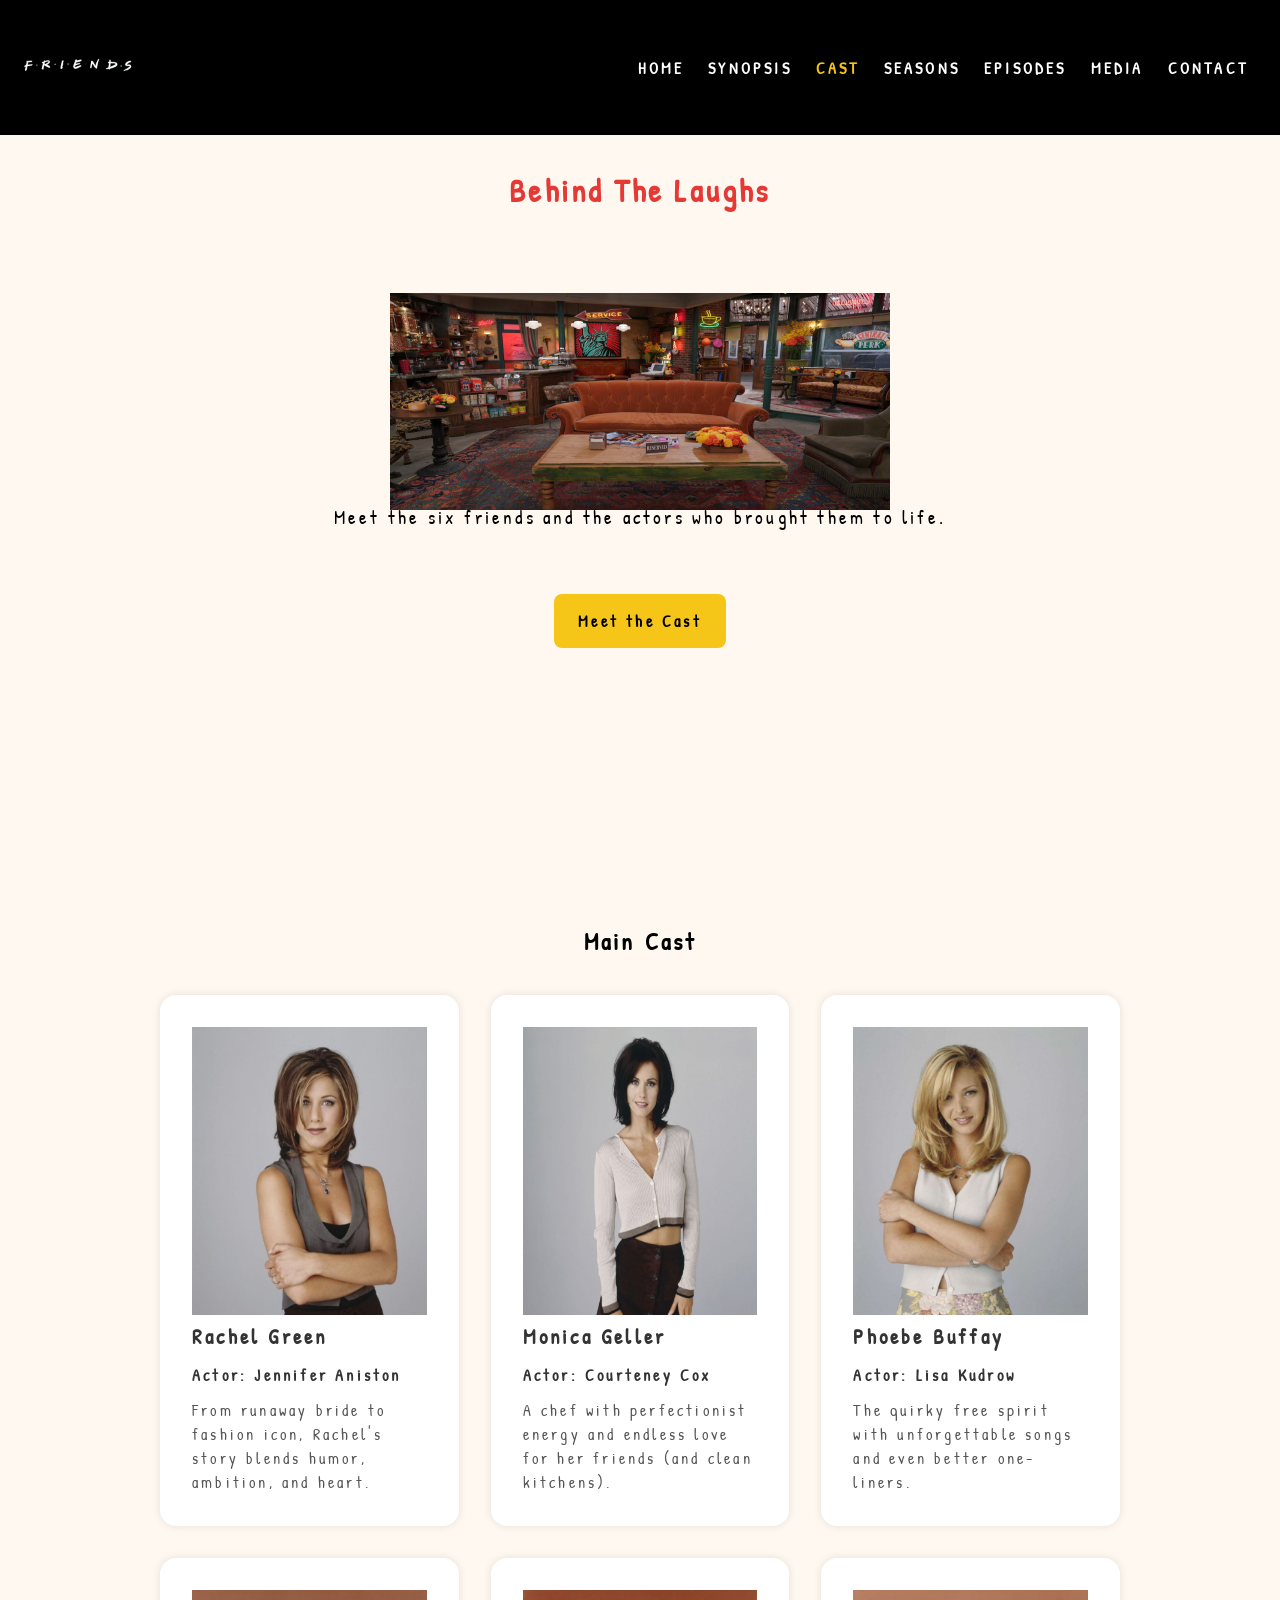
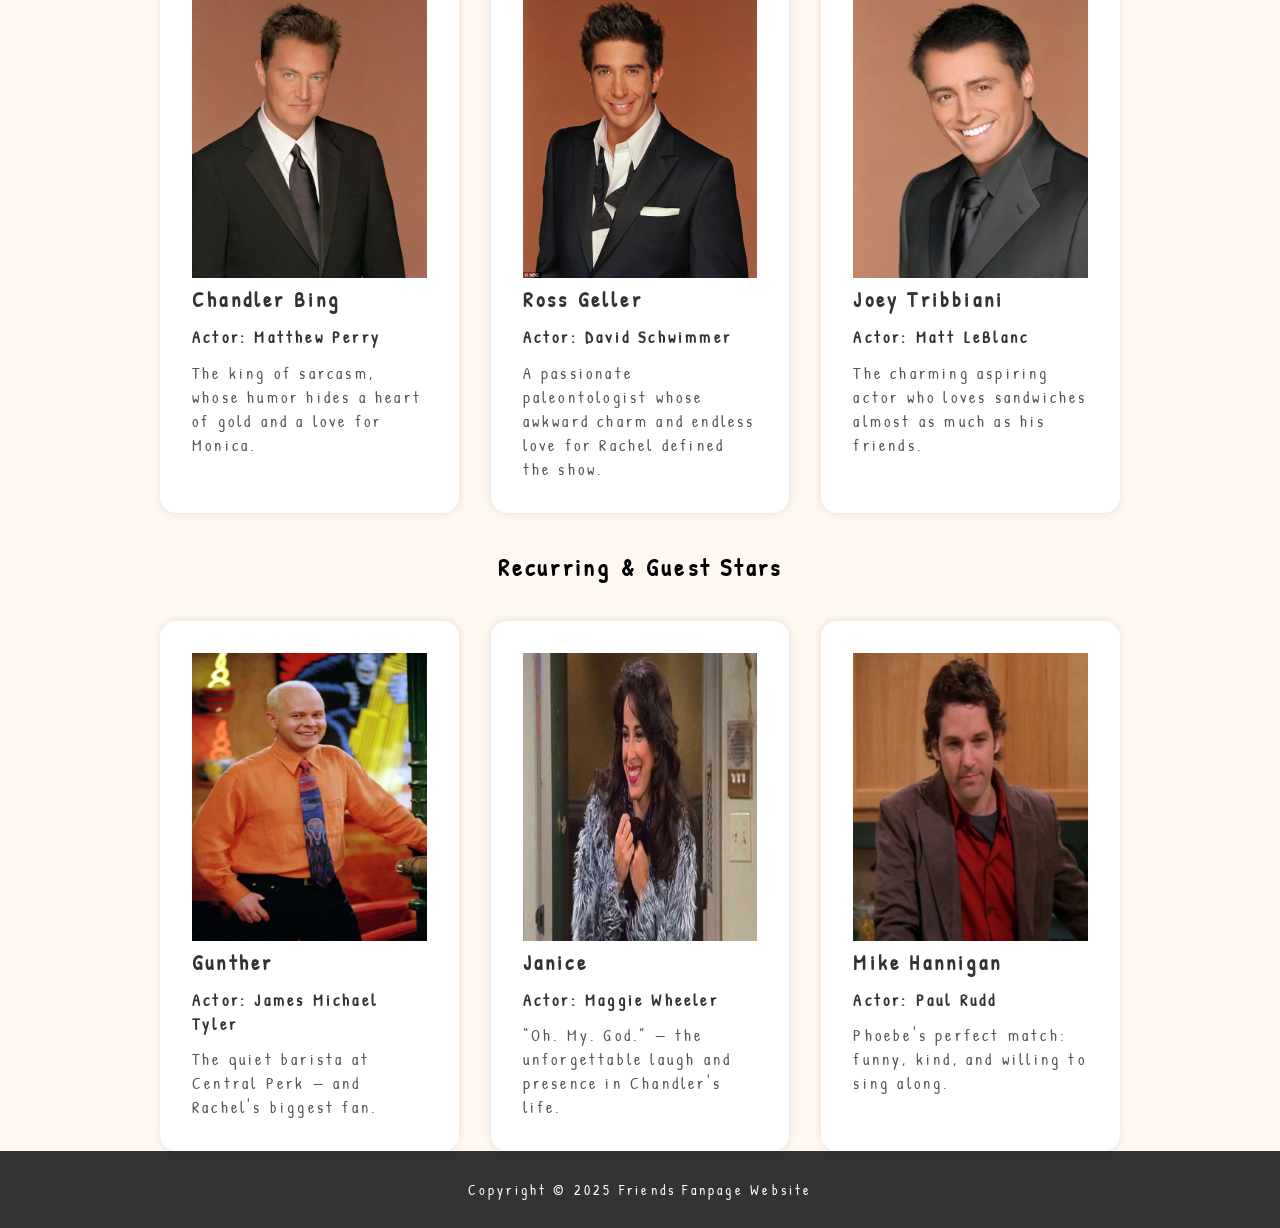
==== pages/cast.html @ 99b670f8 "Add project files" ====
<!DOCTYPE html>
<html lang="en">
<head>
    <meta charset="UTF-8">
    <meta name="viewport" content="width=device-width, initial-scale=1.0">
    <title>Cast</title>
    <link rel="stylesheet" href="../css/styles.css">
    <link href="https://fonts.googleapis.com/css2?family=Patrick+Hand&display=swap" rel="stylesheet">
</head>
<body>
    <div class="navbar">
        <div class="nav-container">
            <a href="../index.html" class="nav-logo">
                <img src="../media/logo.png" alt="Friends Logo">
            </a>
            <input type="checkbox" id="nav-toggle" class="nav-toggle">
            <label for="nav-toggle" class="nav-burger">☰</label>
            <ul class="nav-links">
                <li><a href="../index.html">Home</a></li>
                <li><a href="synopsis.html">Synopsis</a></li>
                <li><a href="cast.html" class="active">Cast</a></li>
                <li><a href="seasons.html">Seasons</a></li>
                <li><a href="episodes.html">Episodes</a></li>
                <li><a href="media.html">Media</a></li>
                <li><a href="contact.html">Contact</a></li>
            </ul>
        </div>
    </div>
    <header id="cast">
        <h1 class="red">Behind The Laughs</h1>
        <p>Meet the six friends and the actors who brought them to life.</p>
        <a href="#meet-cast" class="button">Meet the Cast</a> 
    </header>
    <section id="meet-cast">
        <h2>Main Cast</h2>
        <div class="cards">
            <div class="card">
                <img src="../media/rachael.jpg" alt="Rachel Green">
                <h3>Rachel Green</h3>
                <h4><strong>Actor:</strong> Jennifer Aniston</h4>
                <p>From runaway bride to fashion icon, Rachel's story blends humor, ambition, and heart.</p>
            </div>
            <div class="card">
                <img src="../media/monica.jpg" alt="Monica Geller">
                <h3>Monica Geller</h3>
                <h4><strong>Actor:</strong> Courteney Cox</h4>
                <p>A chef with perfectionist energy and endless love for her friends (and clean kitchens).</p>
            </div>
            <div class="card">
                <img src="../media/phoebe.jpg" alt="Phoebe Buffay">
                <h3>Phoebe Buffay</h3>
                <h4><strong>Actor:</strong> Lisa Kudrow</h4>
                <p>The quirky free spirit with unforgettable songs and even better one-liners.</p>
            </div>
            <div class="card">
                <img src="../media/chandler.jpg" alt="Chandler Bing">
                <h3>Chandler Bing</h3>
                <h4><strong>Actor:</strong> Matthew Perry</h4>
                <p>The king of sarcasm, whose humor hides a heart of gold and a love for Monica.</p>
            </div>
            <div class="card">
                <img src="../media/ross.webp" alt="Ross Geller">
                <h3>Ross Geller</h3>
                <h4><strong>Actor:</strong> David Schwimmer</h4>
                <p>A passionate paleontologist whose awkward charm and endless love for Rachel defined the show.</p>
            </div>
            <div class="card">
                <img src="../media/joey.jpg" alt="Joey Tribbiani">
                <h3>Joey Tribbiani</h3>
                <h4><strong>Actor:</strong> Matt LeBlanc</h4>
                <p>The charming aspiring actor who loves sandwiches almost as much as his friends.</p>
            </div>
        </div>

        <h2>Recurring & Guest Stars</h2>
        <div class="cards">
            <div class="card">
                <img src="../media/gunther.jpg" alt="Gunther">
                <h3>Gunther</h3>
                <h4><strong>Actor:</strong> James Michael Tyler</h4>
                <p>The quiet barista at Central Perk — and Rachel's biggest fan.</p>
            </div>
            <div class="card">
                <img src="../media/janice.jpg" alt="Janice">
                <h3>Janice</h3>
                <h4><strong>Actor:</strong> Maggie Wheeler</h4>
                <p>“Oh. My. God.” — the unforgettable laugh and presence in Chandler's life.</p>
            </div>
            <div class="card">
                <img src="../media/mike.jpg" alt="Mike Hannigan">
                <h3>Mike Hannigan</h3>
                <h4><strong>Actor:</strong> Paul Rudd</h4>
                <p>Phoebe's perfect match: funny, kind, and willing to sing along.</p>
            </div>
        </div>
    </section>
    <footer>
        <p>Copyright &copy; 2025 Friends Fanpage Website</p>
    </footer>
</body>
</html>
---- css/styles.css ----
@font-face{
    font-family: 'FriendsFont';
    src: url('../fonts/friends.ttf') format('truetype');
}

*{
    margin: 0;
    padding: 0;
    box-sizing: border-box;
}

body{
    background: #fff8f0;
    line-height: 1.5;
    font-family: "Patrick Hand", cursive;
    letter-spacing: .2em;
}

.red{color: #e53935;}
.yellow{color: #fdd835;}
.blue{color: #1e88e5;}
.purple{color: #9C8CD4;}
.dark-green{color: rgb(12, 70, 12);}
.light-blue{color: #70B8C6;}

/* MAIN BUTTON */

.button{
    background: #f5c518;
    color: #000;
    font-weight: 700;
    padding: 1em 1.5em;
    margin: 1em 0;
    border: none;
    border-radius: 0.5em;
    text-decoration: none;
    font-size: 1rem;
    cursor: pointer;
    transition: background-color 0.3s ease;
}

.button:hover,
.button:focus{
    background: #ddb70f;
}

/* NAVIGATION */

.navbar{
    background: #000000;
}

.navbar .nav-container{
    margin: 0 auto;
    height: 15vh;
    display: flex;
    justify-content: space-between;
    align-items: center;
}

.nav-toggle{display:none}
.nav-burger{display:none}

.navbar .nav-links{
    padding: 2em;
    list-style: none;
    display: flex;
    gap: 1.5rem;
}

.navbar .nav-links li a{
    color: #fff;
    text-decoration: none;
    font-weight: 700;
    font-size: 1rem;
    text-transform: uppercase;
    transition: color 0.3s ease;
}
.navbar .nav-links li a.active{
    color: #f5c518;
}
.navbar .nav-links li a:hover,
.navbar .nav-links li a:focus{
    color: #9C8CD4;
}


/* HEADERS */

.main-header{
    background: #ffffff;
    text-align: center;
    padding: 4em 2em;
    flex-shrink: 0;
    min-height: 36em;
}
.main-header .title, .main-header h2{
    font-family:  'FriendsFont', sans-serif;  
    font-size: 1.6rem;
    letter-spacing:  0.2em;
    margin-top: 2em;
    margin-bottom: 0.5em;
}
.title{
    font-weight: bold;
    font-size: 1.2em;
    vertical-align:  middle;
}
.main-header p{
    font-size: 1.125rem;
    margin-top: 2em;
    margin-bottom: 5em;
    color: #666;
}

#synopsis{
    width: 100%;
    height: 80vh;
    text-align: center;
    background-image: url(../media/central-perk.png);
    background-repeat: no-repeat;
    background-position: top;
}
#synopsis h1{
    margin: 1em 0;
}
#synopsis p,
#cast p,
#seasons p,
#media p{
    padding: 3em;
    margin-top: 12em;
    margin-bottom: 1em;
    font-size: 1.2em;
}

#cast{
    width: 100%;
    height: 80vh;
    text-align: center;
    background-image: url(../media/behind.png);
    background-repeat: no-repeat;
    background-position: 50% 25%;
}
#cast h1,
#seasons h1,
#episodes h1,
#media h1{
    margin: 1em;
}

#seasons{
    width: 100%;
    height: 80vh;
    text-align: center;
    background-image: url(../media/seasons-image.jpg);
    background-repeat: no-repeat;
    background-position: 50% 25%;
}

#episodes{
    width: 100%;
    height: 80vh;
    text-align: center;
    background-image: url(../media/intro.gif);
    background-repeat: no-repeat;
    background-position: 50% 25%;
}
#episodes p{
    margin-top: 20em;
    margin-bottom: 3em;
}

#media{
    width: 100%;
    height: 80vh;
    text-align: center;
    background-image: url(../media/collage.jpg);
    background-repeat: no-repeat;
    background-position: 50% 25%;
}

/* SECTIONS */

.main-section{
    padding: 3em 2em;
    text-align: center;
    flex-grow: 1;
}

.main-section h2{
    font-size: 1.75rem;
    margin: 1.5em;
    color: #f5c518;
}

.cards{
    display: grid;
    grid-template-columns: repeat(auto-fit,minmax(14em,1fr));
    gap: 2em;
    max-width: 60em;
    margin: 0 auto;
}

.card{
    background: #fff;
    padding: 2em;
    border-radius: 1em;
    box-shadow: 0 0 0.5em rgba(0,0,0,0.1);
    color: #333;
    text-decoration: none;
    transition: transform 0.3s ease, box-shadow 0.3s ease;
}

.card:hover,
.card:focus{
    transform: translateY(-0.3em);
    box-shadow: 0 0.5em 1em rgba(0,0,0,0.15);
}

.card img{
    width: 100%;
    height: 18em;
    border: 0;
}

.card h3{
    font-size: 1.3rem;
    margin-bottom: 0.5em;
}

.card p{
    font-size: 1rem;
    margin-top: 0.7em;
    color: #555;
}

#history{
    width: 90vw;
    margin: 0 auto;
    font-size: 1.1em;
}
#history h2{
    margin-bottom: 1em;
    margin-top: 2em;
    text-align: center;
}

#meet-cast h2{
    margin: 1.5em;
    text-align: center;
}

#watch-seasons,
#watch-seasons h2,
#watch-episodes h2{
    text-align: center;
    margin: 1em 0;
}
.season-card{
    height: 23em;
    background: #fff;
    padding: 2em;
    border-radius: 1em;
    box-shadow: 0 0 0.5em rgba(0,0,0,0.1);
    color: #333;
    text-decoration: none;
    transition: transform 0.3s ease, box-shadow 0.3s ease;
}
.season-card h3{
    margin-bottom: 1em;
}
.season-card p{
    margin-bottom: 3em;
    min-height: 10em;
}
.episode-card{
  background:#fff;
  padding:1.5em;
  border-radius:0.6em;
  margin-bottom:2em;
  max-width:40em;
  margin-left:auto;
  margin-right:auto;
  box-shadow:0 0.8em 1.6em rgba(0,0,0,0.08);
  text-align:center;
}
.episode-card h3{
    min-height: 3em;
}
.episode-card p{
    margin: 1em 0;
    min-height: 5em;
}

.media-gallery{
  text-align:center; 
  margin-top:2em;
}

.media-gallery img{
  width: 100%; 
  max-width: 80vw; 
  height: 30em;           
  margin: 1em 2em;    
  border-radius:0.6em;   
  box-shadow:0 0.8em 1.2em rgba(0,0,0,0.15);
        
}
.media-gallery img:hover{
  transform:scale(1.03);
  transition:transform 0.25s ease;
}

.contact-wrap{
  max-width:70em;
  margin:2em auto;
  padding:0 2em;
  text-align:center;
}

.contact-info,
.contact-form{
  display:inline-block;
  width:45%;
  vertical-align:top;
  margin:0 1.5% 2em 1.5%;
  background:#fff;
  padding:2em;
  border-radius:0.8em;
  box-shadow:0 1em 2em rgba(0,0,0,0.08);
  text-align:left;
}

.contact-info h2,
.contact-form h2{
  font-size:1.6rem;
  margin-bottom:0.6em;
  color:#333;
}

.contact-info a{
    text-decoration: none;
    color: #1e88e5;
}

.contact-list{
  margin-top:0.8em;
  padding-left:1.4em;
  line-height:1.6;
}

.contact-form label{
  display:block;
  margin-top:1em;
  font-weight:700;
}

.contact-form input,
.contact-form select,
.contact-form textarea{
  width:100%;
  padding:1em;
  margin-top:0.4em;
  border:0.12em solid #ccc;
  border-radius:0.6em;
  background:#fafafa;
  font-size:1rem;
  outline:none;
}

.contact-form input:focus,
.contact-form select:focus,
.contact-form textarea:focus{
  border-color:#f5c518; 
  background:#fff;
}


/* FOOTER */

footer{
    background: #333;
    color: #fff;
    text-align: center;
    padding: 2em 1em;
    font-size: 0.875rem;
    flex-shrink: 0;
}

footer p + p{
    margin-top: 0.5em;
}

/* MEDIA QUERIES */

@media(max-width: 480px){
    .cards{
        grid-template-columns: 1;
        gap: 1em;
        min-width: none;
    }
    .card,
    .season-card{
        padding: 1.2em;
        border-radius: 4px;
        box-shadow:0 0.4em 0.8em rgba(0,0,0,0.08);
    }
    .card h3,
    .season-card h3{
        font-size: 1rem;
    }
    .card p,
    .season-card p{
        font-size: 0.8rem;
        line-height: 1.6;
    }

    #synopsis p,
    #cast p,
    #seasons p,
    #episodes p,
    #media p{
        padding: 1em;
        margin-top: 13em;
        margin-bottom: 2em;
        font-size: 1em;
    }
    #cast h1,
    #seasons h1,
    #episodes h1,
    #media h1{
        margin-bottom: 1em;
        font-size: 1.6em;
    }
    #history
    {
        width: 80vw;
        text-align: center;
        font-size: .8em;
    }
    #history h2{
        margin-bottom: .8em;
    }
    
    #synopsis{
        width: 100%;
        height: 60vh;
        background-position: 50% 30%;
        background-size: contain;
    }
    #cast,
    #seasons,
    #episodes,
    #media{
        background-size: contain;
    }
    .contact-info,
  .contact-form{
    display:block;         
    width:100%;
    margin:0 0 1.2em 0;
    padding:1.2em;
    border-radius:0.8em;
  }
}

@media (min-width:481px) and (max-width:768px){
    .card,
    .season-card,
    .episode-card{
        width:100%;
        min-height:auto;
        padding:1.5em;
        margin:0 auto;
    }
}

@media(max-width: 768px){
    .navbar .nav-container{
        display: flex;
        justify-content: space-between;
        align-items: center;
        height: auto;
        padding: 1em 1.5em;   
        position: relative;   
        z-index: 1;
    }
    .nav-logo{
        position: relative;
        z-index: 2;
    }
    .nav-burger{
        display: inline-block;
        position: absolute;
        right: 2em;
        top: 3em;
        color: #fff;
        background: #000;
        border: 3px solid rgba(255,255,255,0.3);
        border-radius: 4px;
        padding: 0.4em 0.8em;
        font-weight: 700;
        cursor: pointer;
        z-index: 3;
        user-select: none;
    }
    .navbar .nav-links{
        position: absolute;
        top: 0;
        left: 0;
        right: 0;
        display: block;
        padding: 0;
        margin: 0;
        max-height: 0;
        overflow: hidden;
        background: #000;
        border-bottom: 2px solid rgba(255,255,255,0.2);
        z-index: 1;
    }
    .navbar .nav-links li{
        display: block;
        margin: 0;
    }
    .navbar .nav-links li a{
        display: block;
        padding: 1em 1.2em;
        border-bottom: 2px solid rgba(255,255,255,0.08);
    }
    .nav-toggle:checked + .nav-burger + .nav-links{
        position: absolute;
        top: 8em; 
        max-height: 80vh; 
        z-index: 2;        
    }
    .navbar{
        position: relative;
    }

    #synopsis,
    #seasons,
    #episodes,
    #media{
        height: 95vh;
    }
    #history
    {
        width: 80vw;
        text-align: center;
        font-size: 1em;
    }
    #history h2{
        margin-bottom: 1em;
    }
    .cards{
        grid-template-columns: repeat(auto-fit,minmax(18em,1fr));
        gap: 1.5em;
        padding: 0 1em;
    }
    .card,
    .season-card{
        padding: 1.5em;
        border-radius: 3px;
    }
    .card h3,
    .season-card h3{
        font-size: 1.2rem;
    }

    .card p,
    .season-card p{
        font-size: 0.95rem;
        line-height: 1.6;
    }
    .media-gallery{
        display: flex;
        flex-wrap: wrap;
        justify-content: center;
        gap: 1em;
        padding: 1em;
    }
    .media-gallery img{
        width: 100%;
        max-width: 35em;       
        height: 14em;          
            
    }
}

@media(min-width: 769px) and (max-width:1024px){
    #history
    {
        width: 80vw;
        text-align: center;
        font-size: 1em;
    }
    #history h2{
        margin-bottom: 1em;
        margin-top: 2em;
    }
}
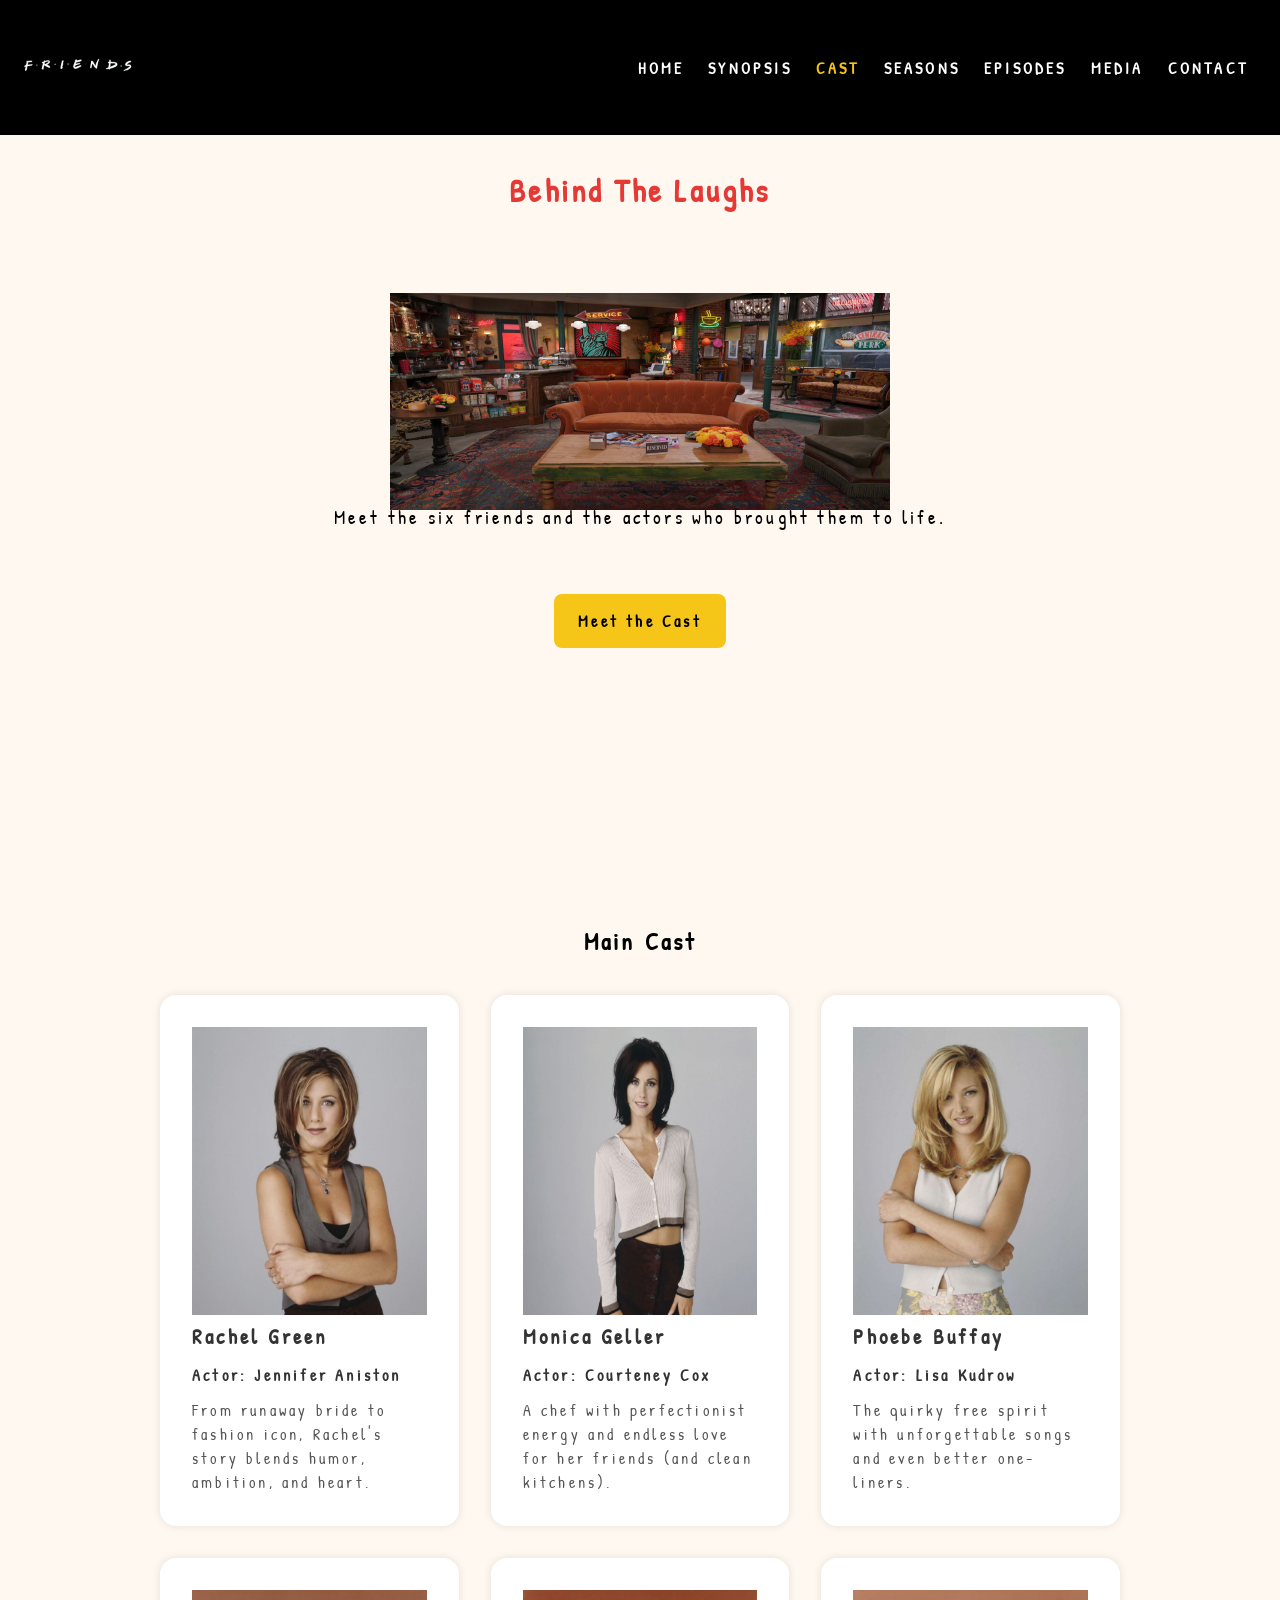
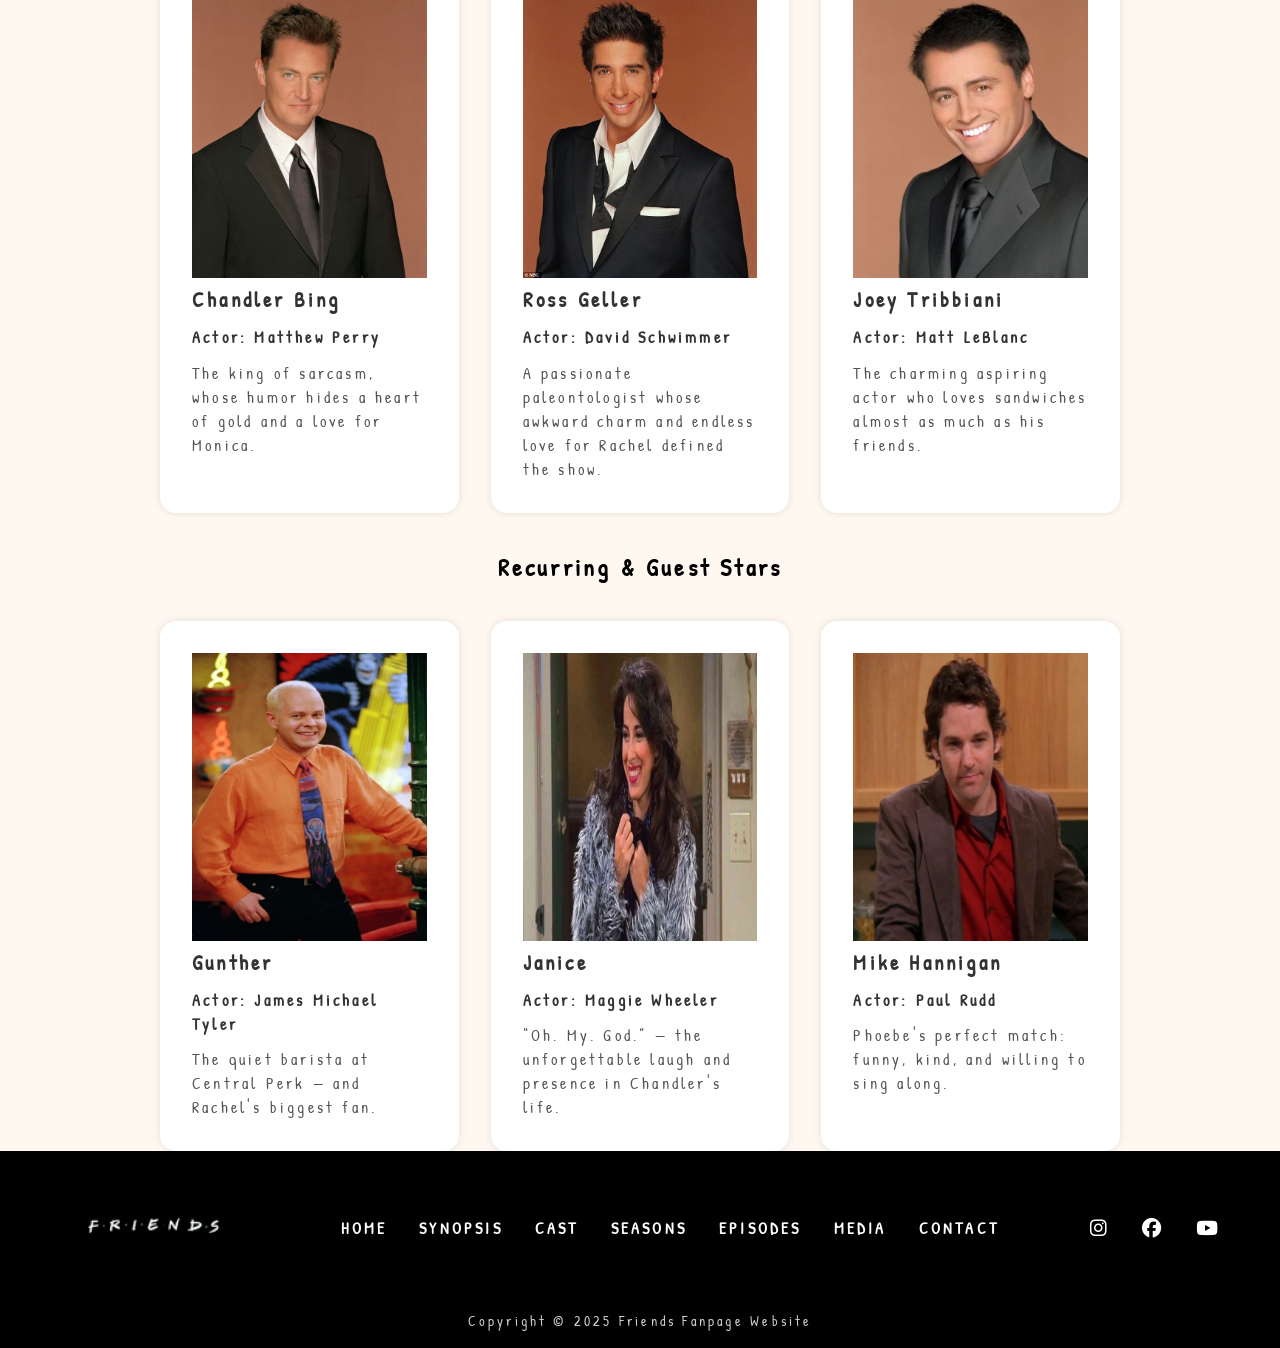
==== commit 6b5eda4b: "Add changes Improved footer and centered texts in synopsis.html" ====
--- a/pages/cast.html
+++ b/pages/cast.html
@@ -6,8 +6,9 @@
     <title>Cast</title>
     <link rel="stylesheet" href="../css/styles.css">
     <link href="https://fonts.googleapis.com/css2?family=Patrick+Hand&display=swap" rel="stylesheet">
+    <link rel="stylesheet" href="https://cdnjs.cloudflare.com/ajax/libs/font-awesome/6.5.0/css/all.min.css">
 </head>
-<body>
+<body id="top">
     <div class="navbar">
         <div class="nav-container">
             <a href="../index.html" class="nav-logo">
@@ -94,8 +95,31 @@
             </div>
         </div>
     </section>
-    <footer>
-        <p>Copyright &copy; 2025 Friends Fanpage Website</p>
+    <footer class="site-footer">
+        <div class="footer-top">
+            <div class="footer-logo">
+                <a href="../index.html"><img src="../media/logo.png" alt="Friends Logo"></a>
+            </div>
+
+            <ul class="footer-nav">
+                <li><a href="../index.html">Home</a></li>
+                <li><a href="synopsis.html">Synopsis</a></li>
+                <li><a href="cast.html">Cast</a></li>
+                <li><a href="seasons.html">Seasons</a></li>
+                <li><a href="episodes.html">Episodes</a></li>
+                <li><a href="media.html">Media</a></li>
+                <li><a href="contact.html">Contact</a></li>
+            </ul>
+            <a href="#top" class="back-to-top">Go the top↑</a>
+
+            <div class="footer-socials">
+                <a href="https://www.instagram.com/friends" target="_blank" aria-label="Instagram"><i class="fa-brands fa-instagram"></i></a>
+                <a href="https://www.facebook.com/friends.tv" target="_blank" aria-label="Facebook"><i class="fa-brands fa-facebook"></i></a>
+                <a href="https://www.youtube.com/@Friends" target="_blank" aria-label="YouTube"><i class="fa-brands fa-youtube"></i></a>
+            </div>
+        </div>
+
+        <p class="footer-copy">Copyright &copy; 2025 Friends Fanpage Website</p>
     </footer>
 </body>
 </html>
--- a/css/styles.css
+++ b/css/styles.css
@@ -46,6 +46,10 @@
 
 /* NAVIGATION */
 
+.back-to-top{
+    display:none;
+}
+
 .navbar{
     background: #000000;
 }
@@ -123,6 +127,10 @@
 }
 #synopsis h1{
     margin: 1em 0;
+}
+.center{
+    text-align: center;
+    list-style-position: inside;
 }
 #synopsis p,
 #cast p,
@@ -379,17 +387,66 @@
 
 /* FOOTER */
 
-footer{
-    background: #333;
+.site-footer{
+    background: #000;
     color: #fff;
     text-align: center;
-    padding: 2em 1em;
-    font-size: 0.875rem;
-    flex-shrink: 0;
-}
-
-footer p + p{
-    margin-top: 0.5em;
+    padding: 1em;
+}
+
+.footer-top{
+    display: flex;
+    justify-content: space-evenly;
+    align-items: center;
+    gap: 3em;
+    flex-wrap: nowrap;
+}
+
+.footer-logo img{
+    width: 12em;
+    height: auto;
+}
+
+.footer-nav{
+    display: flex;
+    justify-content: center;
+    gap: 2em;
+    list-style: none;
+    padding: 0;
+    margin: 0;
+}
+
+.footer-nav a{
+    color: #fff;
+    text-decoration: none;
+    font-weight: 700;
+    text-transform: uppercase;
+    transition: color 0.3s ease;
+}
+
+.footer-nav a:hover{
+    color: #f5c518; 
+}
+
+.footer-socials{
+    display: flex;
+    gap: 2em;
+}
+
+.footer-socials a{
+    color: #fff;
+    font-size: 1.2em;
+    transition: color 0.3s ease, transform 0.3s ease;
+}
+.footer-socials a:hover{
+    color: #f5c518;
+    transform:translateY(-0.2em);
+}
+
+.footer-copy{
+    margin-top: 1.5em;
+    font-size: .9rem;
+    opacity: .8;
 }
 
 /* MEDIA QUERIES */
@@ -456,16 +513,26 @@
         background-size: contain;
     }
     .contact-info,
-  .contact-form{
-    display:block;         
-    width:100%;
-    margin:0 0 1.2em 0;
-    padding:1.2em;
-    border-radius:0.8em;
-  }
-}
-
-@media (min-width:481px) and (max-width:768px){
+    .contact-form{
+        display:block;         
+        width:100%;
+        margin:0 0 1.2em 0;
+        padding:1.2em;
+        border-radius:0.8em;
+    }
+    .footer-logo img{ 
+        width:7em; 
+    }
+    .back-to-top{
+        font-size: .8em;
+        white-space: nowrap;
+    }
+    .footer-social a{ 
+        font-size:1rem; 
+    }
+}
+
+@media (min-width:481px) and (max-width:767px){
     .card,
     .season-card,
     .episode-card{
@@ -586,6 +653,23 @@
         height: 14em;          
             
     }
+    .footer-nav{
+        display: none;
+    }
+    .back-to-top{
+        display: block;
+        text-align: center;
+        color: #fff;
+        font-size: 1.2em;
+        transition: color 0.3s ease, transform 0.3s ease;
+        text-transform: uppercase;
+        text-decoration: none;
+        white-space: nowrap;
+    }
+    .back-to-top:hover{
+        color: #f5c518;
+        transform:translateY(-0.2em)
+    }
 }
 
 @media(min-width: 769px) and (max-width:1024px){
@@ -599,5 +683,24 @@
         margin-bottom: 1em;
         margin-top: 2em;
     }
+    .site-footer{
+        width: 100vw;
+    }
+    .footer-nav{
+        display: none;
+    }
+    .back-to-top{
+        display: block;
+        text-align: center;
+        color: #fff;
+        font-size: 1.2em;
+        transition: color 0.3s ease, transform 0.3s ease;
+        text-transform: uppercase;
+        text-decoration: none;
+    }
+    .back-to-top:hover{
+        color: #f5c518;
+        transform:translateY(-0.2em)
+    }
 } 
 
